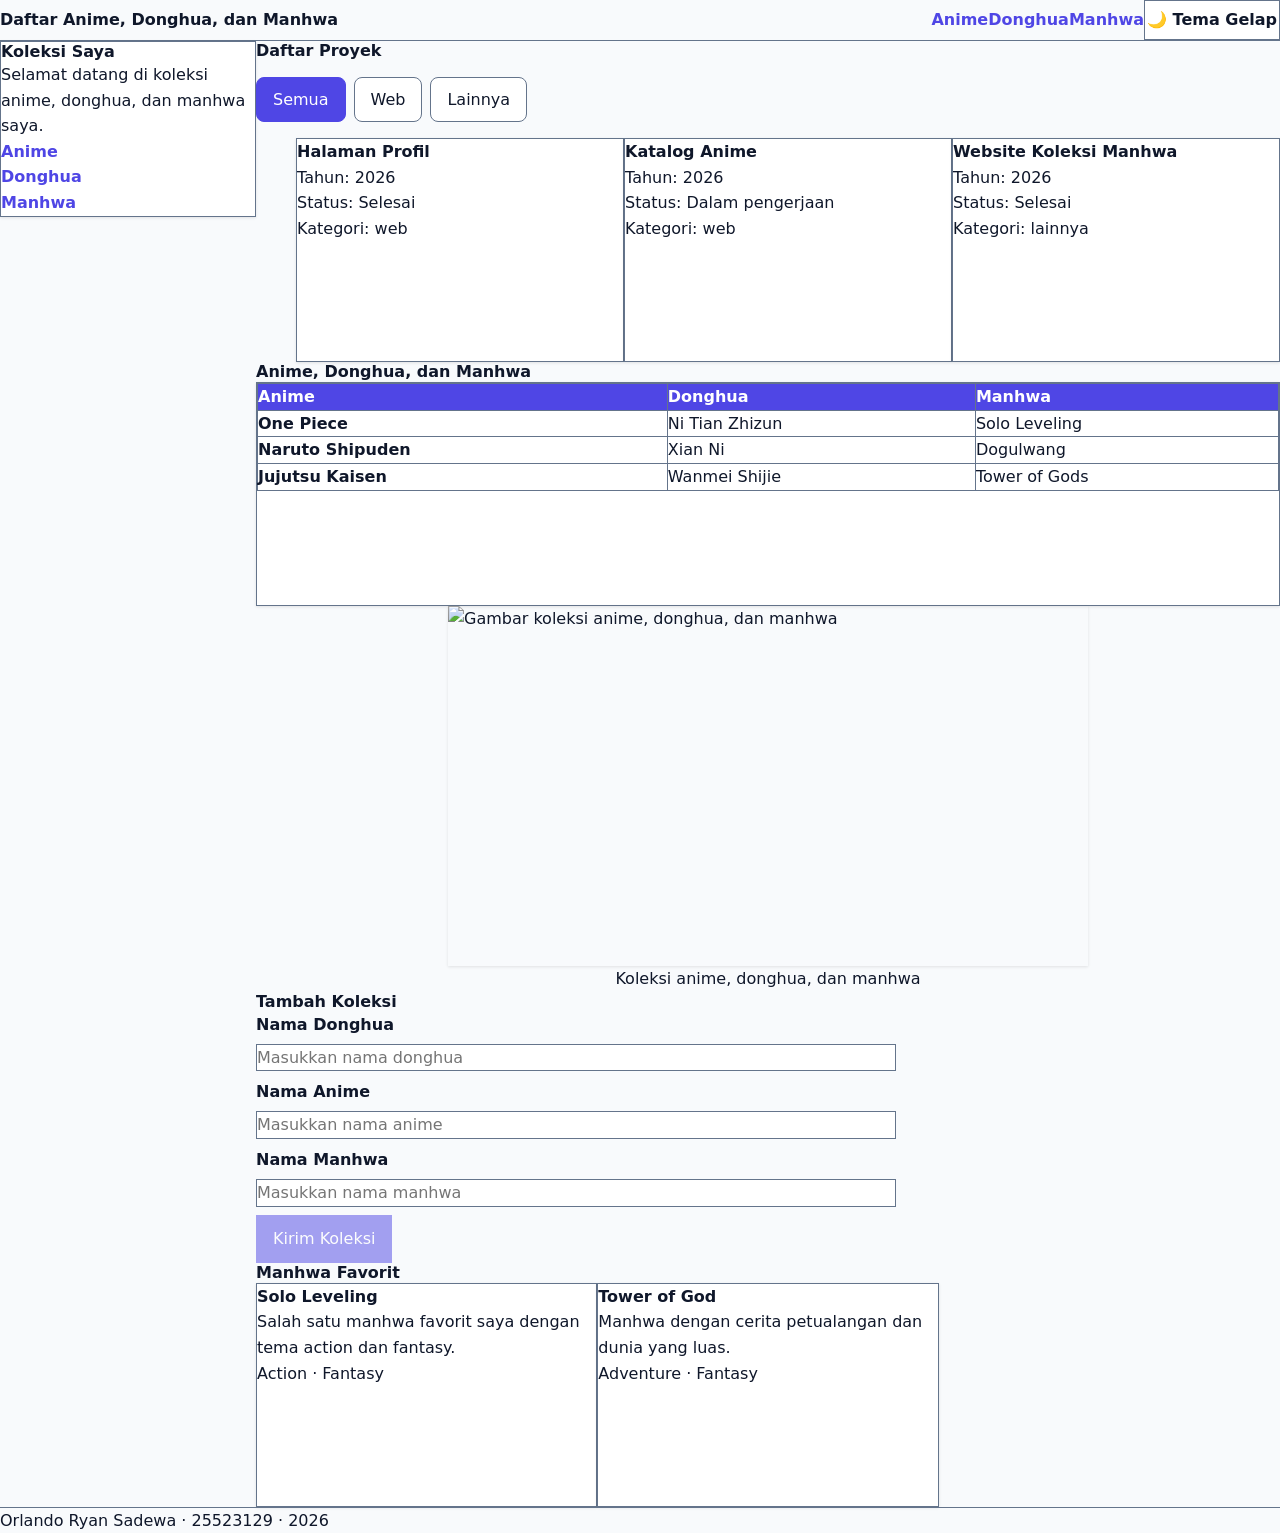
==== 10. Worksheet_PABW_Pertemuan10 - ID (revisi sinkron v2).docx/Profil.html @ 00f09ea6 "Create 1" ====
<!DOCTYPE html>
<html lang="id">

<head>
    <meta charset="utf-8">
    <meta name="viewport" content="width=device-width, initial-scale=1.0">

    <title>Animation</title>

    <link rel="icon" type="image/x-icon"
        href="[data-uri]">

    <link rel="stylesheet" href="tokens.css">
    <link rel="stylesheet" href="base.css">
    <link rel="stylesheet" href="layout.css">
    <link rel="stylesheet" href="komponen.css">
    <link rel="stylesheet" href="tema.css">
    <link rel="stylesheet" href="responsif.css">
</head>

<body>
    <div class="page">

        <header>
            <div class="navbar">
                <div class="brand">
                    <h1>Daftar Anime, Donghua, dan Manhwa</h1>
                </div>

                <nav aria-label="Navigasi utama">
                    <ul>
                        <li><a href="#Anime">Anime</a></li>
                        <li><a href="#Donghua">Donghua</a></li>
                        <li><a href="#Manhwa">Manhwa</a></li>
                    </ul>
                </nav>

                <div class="tema-pengatur">
                    <input type="checkbox" id="tema" class="pengalih-tema">
                    <label for="tema" class="tombol-tema"></label>
                </div>
            </div>
        </header>

        <main class="isi">
            <aside class="sisi">
                <div class="kartu">
                    <h2>Koleksi Saya</h2>

                    <p>
                        Selamat datang di koleksi anime,
                        donghua, dan manhwa saya.
                    </p>

                    <nav aria-label="Menu koleksi">
                        <ul>
                            <li><a href="#Anime">Anime</a></li>
                            <li><a href="#Donghua">Donghua</a></li>
                            <li><a href="#Manhwa">Manhwa</a></li>
                        </ul>
                    </nav>
                </div>
            </aside>

            <div class="utama">       
                <section id="Proyek">
                    <h2>Daftar Proyek</h2>

                    <div id="filter" class="baris-filter">
                        <button type="button" data-kategori="semua">Semua</button>
                        <button type="button" data-kategori="web">Web</button>
                        <button type="button" data-kategori="lainnya">Lainnya</button>
                    </div>

                    <ul id="daftar" class="galeri"></ul>

                    <p id="kosong" hidden>
                        Tidak ada proyek yang sesuai dengan kategori ini.
                    </p>
                </section>

                <section id="Anime">
                    <h2>Anime, Donghua, dan Manhwa</h2>

                    <div class="galeri">
                        <div class="kartu">
                            <div class="table-wrap">
                                <table>
                                    <thead>
                                        <tr>
                                            <th scope="col">Anime</th>
                                            <th scope="col">Donghua</th>
                                            <th scope="col">Manhwa</th>
                                        </tr>
                                    </thead>

                                    <tbody>
                                        <tr>
                                            <th scope="row">One Piece</th>
                                            <td>Ni Tian Zhizun</td>
                                            <td>Solo Leveling</td>
                                        </tr>

                                        <tr>
                                            <th scope="row">Naruto Shipuden</th>
                                            <td>Xian Ni</td>
                                            <td>Dogulwang</td>
                                        </tr>

                                        <tr>
                                            <th scope="row">Jujutsu Kaisen</th>
                                            <td>Wanmei Shijie</td>
                                            <td>Tower of Gods</td>
                                        </tr>
                                    </tbody>
                                </table>
                            </div>
                        </div>
                    </div>

                    <figure>
                        <img
                            src="https://encrypted-tbn0.gstatic.com/images?q=tbn:ANd9GcTseeq3hq7Z1BBo1a2oKNkzll3rG-E-d_3prSPVHPg1eA&s=10"
                            alt="Gambar koleksi anime, donghua, dan manhwa"
                            width="640"
                            height="360"
                            loading="lazy">

                        <figcaption>
                            Koleksi anime, donghua, dan manhwa
                        </figcaption>
                    </figure>
                </section>

                
                <section id="TambahKoleksi">
                    <h2>Tambah Koleksi</h2>

                    <form id="form-koleksi" action="/simpan" method="post">
                        <div class="field-form">
                            <label for="list-donghua">Nama Donghua</label>
                            <input
                                type="text"
                                id="list-donghua"
                                name="donghua"
                                placeholder="Masukkan nama donghua"
                                aria-describedby="error-donghua"
                            />
                            <p id="error-donghua" class="pesan-error" hidden></p>
                        </div>

                        <div class="field-form">
                            <label for="list-anime">Nama Anime</label>
                            <input
                                type="text"
                                id="list-anime"
                                name="anime"
                                placeholder="Masukkan nama anime"
                                aria-describedby="error-anime"
                            />
                            <p id="error-anime" class="pesan-error" hidden></p>
                        </div>

                        <div class="field-form">
                            <label for="list-manhwa">Nama Manhwa</label>
                            <input
                                type="text"
                                id="list-manhwa"
                                name="manhwa"
                                placeholder="Masukkan nama manhwa"
                                aria-describedby="error-manhwa"
                            />
                            <p id="error-manhwa" class="pesan-error" hidden></p>
                        </div>

                        <button type="submit" id="btn-kirim" disabled>
                            Kirim Koleksi
                        </button>
                    </form>
                </section>


                <section id="Manhwa">
                    <h2>Manhwa Favorit</h2>

                    <div class="galeri">
                        <article class="kartu">
                            <h3>Solo Leveling</h3>

                            <p>
                                Salah satu manhwa favorit saya
                                dengan tema action dan fantasy.
                            </p>

                            <div class="kartu__kaki">
                                <span>Action · Fantasy</span>
                            </div>
                        </article>

                        <article class="kartu">
                            <h3>Tower of God</h3>

                            <p>
                                Manhwa dengan cerita petualangan
                                dan dunia yang luas.
                            </p>

                            <div class="kartu__kaki">
                                <span>Adventure · Fantasy</span>
                            </div>
                        </article>
                    </div>
                </section>
            </div>
        </main>

        <footer>
            <p>Orlando Ryan Sadewa · 25523129 · 2026</p>
        </footer>

    </div>
    <script type="module" src="js/app.js"></script>
    <script type="module" src="js/dom.js"></script>
</body>

</html>
---- 10. Worksheet_PABW_Pertemuan10 - ID (revisi sinkron v2).docx/base.css ----
*,
*::before {
    box-sizing: border-box;
}

* {
    margin: 0;
}

html {
    font-size: 100%;
}

body {
    font-family:
        system-ui,
        "Segoe UI",
        Roboto,
        sans-serif;

    font-size: var(--text-md);
    line-height: 1.6;
    color: var(--color-fg);
    background: var(--color-bg);
    padding: var(--space-4);
}

h1 {
    font-size: var(--text-3xl);
    line-height: 1.15;
}

h2 {
    font-size: var(--text-xl);
    line-height: 1.25;
}

h3 {
    font-size: var(--text-md);
}

main p {
    max-width: 60ch;
}

img {
    max-width: 100%;
    height: auto;
    display: block;
}

a {
    color: var(--color-primary);
}
---- 10. Worksheet_PABW_Pertemuan10 - ID (revisi sinkron v2).docx/layout.css ----
.page {
    display: grid;
    grid-template-rows: auto 1fr auto;
    min-height: 100vh;
    min-height: 100dvh;
}

header {
    padding-block: var(--space-4);
    border-bottom: 1px solid var(--color-border);
}

.navbar {
    display: flex;
    align-items: center;
    gap: var(--space-4);
    flex-wrap: wrap;
}

.navbar nav {
    margin-left: auto;
}

nav ul {
    display: flex;
    gap: var(--space-4);
    list-style: none;
    padding: 0;
    margin: 0;
    flex-wrap: wrap;
}

nav a {
    color: var(--color-primary);
    text-decoration: none;
    font-weight: 600;
}

nav a:hover {
    text-decoration: underline;
}

.tema-pengatur {
    display: flex;
    align-items: center;
}

.isi {
    display: grid;
    grid-template-columns: minmax(12rem, 16rem) minmax(0, 1fr);
    grid-template-areas: "sisi utama";
    align-items: start;
    gap: var(--space-6);
    padding-block: var(--space-6);
    min-width: 0;
}

.sisi {
    grid-area: sisi;
    min-width: 0;
}

.utama {
    grid-area: utama;
    display: flex;
    flex-direction: column;
    gap: var(--section-gap);
    min-width: 0;
}

.utama section {
    min-width: 0;
    scroll-margin-top: 1rem;
}

.sisi .kartu {
    display: flex;
    flex-direction: column;
    gap: var(--space-3);
    background: var(--color-surface);
    border: 1px solid var(--color-border);
    border-radius: var(--radius-md);
    box-shadow: var(--shadow-1);
    padding: var(--card-pad);
}

.sisi nav ul {
    display: flex;
    flex-direction: column;
    gap: var(--space-2);
}

footer {
    padding-block: var(--space-4);
    border-top: 1px solid var(--color-border);
    color: var(--color-fg);
    font-size: var(--text-sm);
}

@media (max-width: 760px) {
    .isi {
        grid-template-columns: minmax(0, 1fr);
        grid-template-areas:
            "sisi"
            "utama";
    }

    .navbar nav {
        margin-left: 0;
    }

    .sisi nav ul {
        flex-direction: row;
        flex-wrap: wrap;
    }
}
---- 10. Worksheet_PABW_Pertemuan10 - ID (revisi sinkron v2).docx/komponen.css ----
.galeri {
    display: grid;
    grid-template-columns: repeat(auto-fit, minmax(min(100%, 16rem), 1fr));
    gap: var(--space-4);
    min-width: 0;
}

.galeri .kartu {
    display: grid;
    align-content: start;
    min-height: 14rem;
    min-width: 0;
    gap: var(--space-3);
    background: var(--color-surface);
    border: 1px solid var(--color-border);
    border-radius: var(--radius-md);
    box-shadow: var(--shadow-1);
    padding: var(--card-pad);
}

.kartu__kaki {
    display: flex;
    align-items: center;
    justify-content: space-between;
    gap: var(--space-2);
    flex-wrap: wrap;
}

.kartu__isi {
    min-width: 0;
}

.kartu__judul {
    overflow-wrap: anywhere;
}

.table-wrap {
    overflow-x: auto;
    min-width: 0;
}

table {
    width: 100%;
    border-collapse: collapse;
    min-width: 0;
}

caption {
    font-size: var(--text-xl);
    font-weight: 600;
    margin-bottom: var(--space-3);
    text-align: left;
}

th,
td {
    padding: var(--space-3);
    border: 1px solid var(--color-border);
    text-align: left;
    overflow-wrap: anywhere;
}

thead {
    background: var(--color-primary);
    color: var(--color-surface);
}

figure {
    display: flex;
    flex-direction: column;
    gap: var(--space-2);
    align-items: center;
    min-width: 0;
}

figure img {
    display: block;
    max-width: 100%;
    height: auto;
    border-radius: var(--radius-md);
    box-shadow: var(--shadow-1);
}

figcaption {
    font-size: var(--text-sm);
    text-align: center;
}

form {
    display: flex;
    flex-direction: column;
    gap: var(--space-4);
    width: 100%;
    max-width: 40rem;
    min-width: 0;
}

.form-kolom,
.field-form {
    display: flex;
    flex-direction: column;
    gap: var(--space-2);
    min-width: 0;
}

label {
    font-size: var(--text-sm);
    font-weight: 600;
}

input,
select,
textarea {
    box-sizing: border-box;
    width: 100%;
    max-width: 100%;
    padding: var(--space-2) var(--space-3);
    border: 1px solid var(--color-border);
    border-radius: var(--radius-md);
    background: var(--color-surface);
    color: var(--color-fg);
    font: inherit;
}

input:user-invalid {
    border-color: var(--color-danger);
    border-width: 2px;
}

:focus-visible {
    outline: 2px solid var(--color-focus);
    outline-offset: 2px;
}

button {
    box-sizing: border-box;
    width: fit-content;
    max-width: 100%;
    padding: var(--space-2) var(--space-4);
    border: 1px solid transparent;
    border-radius: var(--radius-md);
    background: var(--color-primary);
    color: #FFFFFF;
    font: inherit;
    cursor: pointer;
}

button:hover {
    opacity: 0.9;
}

button:disabled {
    opacity: 0.5;
    cursor: not-allowed;
}

.baris-filter {
    display: flex;
    flex-wrap: wrap;
    gap: 0.5rem;
    margin: 1rem 0;
}

.baris-filter button {
    padding: 0.55rem 1rem;
    border: 1px solid var(--color-border);
    border-radius: 0.5rem;
    background: var(--color-surface);
    color: var(--color-fg);
    cursor: pointer;
    transition: background-color 0.2s, color 0.2s;
}

.baris-filter button:hover,
.baris-filter button.aktif {
    background: var(--color-primary);
    color: #FFFFFF;
    border-color: var(--color-primary);
}

.field-form {
    margin-bottom: 0.5rem;
}

.field-form label {
    display: block;
    margin-bottom: 0.4rem;
}

.field-form input[aria-invalid="true"] {
    border: 2px solid var(--color-danger);
}

.pesan-error {
    margin: 0.35rem 0 0;
    color: var(--color-danger);
    font-size: var(--text-sm);
}

.pesan-error[hidden] {
    display: none;
}

#btn-kirim {
    align-self: flex-start;
    padding: 0.65rem 1rem;
    border: 1px solid var(--color-primary);
    border-radius: var(--radius-md);
    background: var(--color-primary);
    color: #FFFFFF;
    font: inherit;
}

#btn-kirim:disabled {
    opacity: 0.5;
    cursor: not-allowed;
}

#btn-kirim:not(:disabled) {
    cursor: pointer;
}
---- 10. Worksheet_PABW_Pertemuan10 - ID (revisi sinkron v2).docx/tema.css ----
:root {
    --color-bg: #F8FAFC;
    --color-fg: #0F172A;
    --color-surface: #FFFFFF;
    --color-border: #64748B;
    --color-primary: #4F46E5;
    --color-danger: #B00020;
    --color-focus: #6366F1;

    --shadow-1:
        0 1px 3px rgba(0, 0, 0, 0.10);
}

.pengalih-tema {
    position: absolute;
    width: 1px;
    height: 1px;
    opacity: 0;
}

.tombol-tema {
    display: inline-flex;
    align-items: center;
    justify-content: center;
    min-width: 8.5rem;
    min-height: 2.5rem;
    padding:
        var(--space-2)
        var(--space-3);

    border:
        1px solid var(--color-border);
        
    border-radius: var(--radius-full);
    background: var(--color-surface);
    color: var(--color-fg);
    cursor: pointer;
    font-size: var(--text-sm);
    font-weight: 600;
    white-space: nowrap;
}

#tema:not(:checked) + .tombol-tema {
    font-size: var(--text-sm);
}

#tema:not(:checked) + .tombol-tema::after {
    content: "🌙 Tema Gelap";
    font-size: var(--text-sm);
}

#tema:checked + .tombol-tema {
    font-size: var(--text-sm);
}

#tema:checked + .tombol-tema::after {
    content: "☀️ Tema Terang";
    font-size: var(--text-sm);
}

:root:has(#tema:checked) {
    --color-bg: #0F172A;
    --color-fg: #E2E8F0;
    --color-surface: #1E293B;
    --color-border: #64748B;
    --color-primary: #A5B4FC;
    --color-danger: #FF8A8A;
    --color-focus: #FFC000;

    --shadow-1:
        0 1px 3px rgba(0, 0, 0, 0.45);
}

.tombol-tema:hover {
    opacity: 0.85;
}
---- 10. Worksheet_PABW_Pertemuan10 - ID (revisi sinkron v2).docx/responsif.css ----
p {
    font-size: 1rem;
    line-height: 1.6;
}

img {
    max-width: 100%;
    height: auto;
}


@media (min-width: 48rem) {

    .galeri {
        grid-template-columns:
            repeat(2, minmax(0, 1fr));
    }

    #Anime .galeri .kartu {
        grid-column: 1 / -1;
    }
}

@media (min-width: 60rem) {

    .isi {
        grid-template-columns:
            minmax(12rem, 16rem)
            minmax(0, 1fr);

        grid-template-areas:
            "sisi utama";
    }

    .galeri {
        grid-template-columns:
            repeat(3, minmax(0, 1fr));
    }

    #Anime .galeri .kartu {
        grid-column: 1 / -1;
    }
}
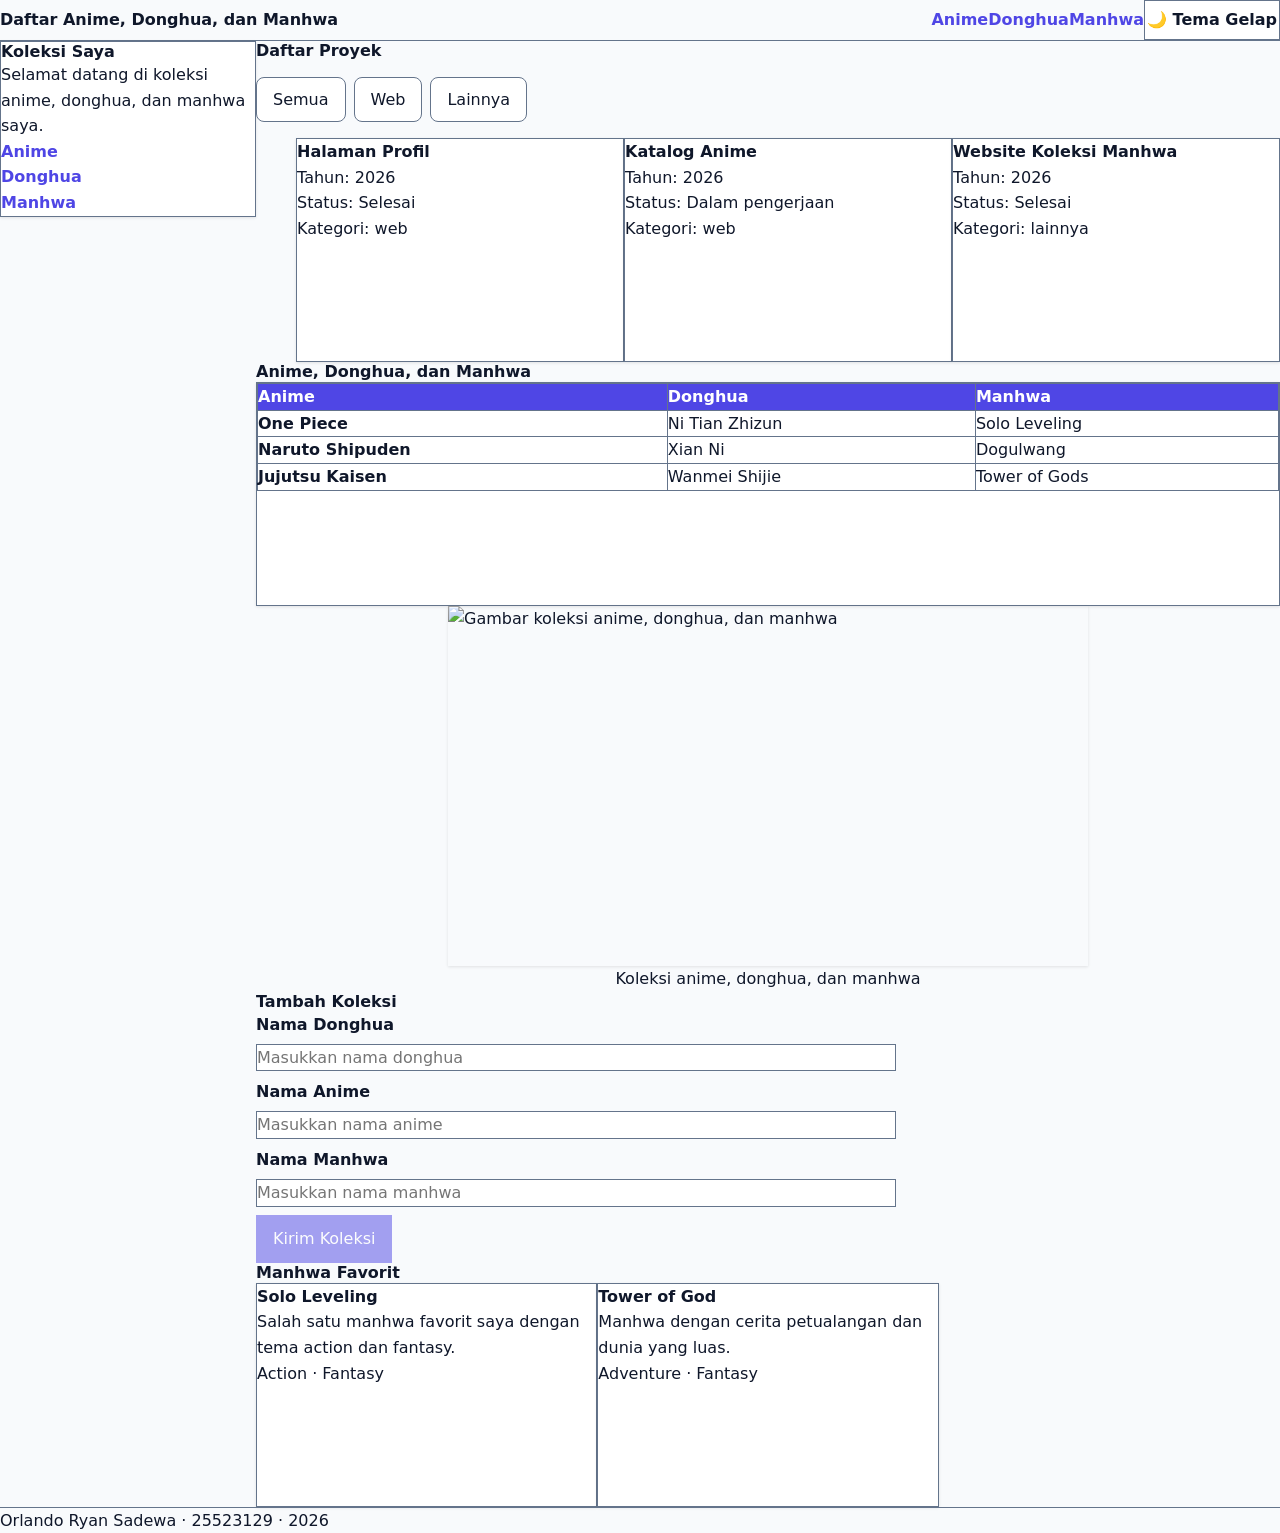
==== commit 9eb138c6: "." ====
--- a/10. Worksheet_PABW_Pertemuan10 - ID (revisi sinkron v2).docx/Profil.html
+++ b/10. Worksheet_PABW_Pertemuan10 - ID (revisi sinkron v2).docx/Profil.html
@@ -72,11 +72,10 @@
                         <button type="button" data-kategori="lainnya">Lainnya</button>
                     </div>
 
+                    <p id="muat" hidden>Memuat data...</p>
                     <ul id="daftar" class="galeri"></ul>
-
-                    <p id="kosong" hidden>
-                        Tidak ada proyek yang sesuai dengan kategori ini.
-                    </p>
+                    <p id="kosong" hidden>Belum ada data.</p>
+                    <p id="galat" hidden></p>
                 </section>
 
                 <section id="Anime">
@@ -219,8 +218,7 @@
         </footer>
 
     </div>
-    <script type="module" src="js/app.js"></script>
-    <script type="module" src="js/dom.js"></script>
+    <script type="module" src="./js/app.js"></script>
 </body>
 
 </html>
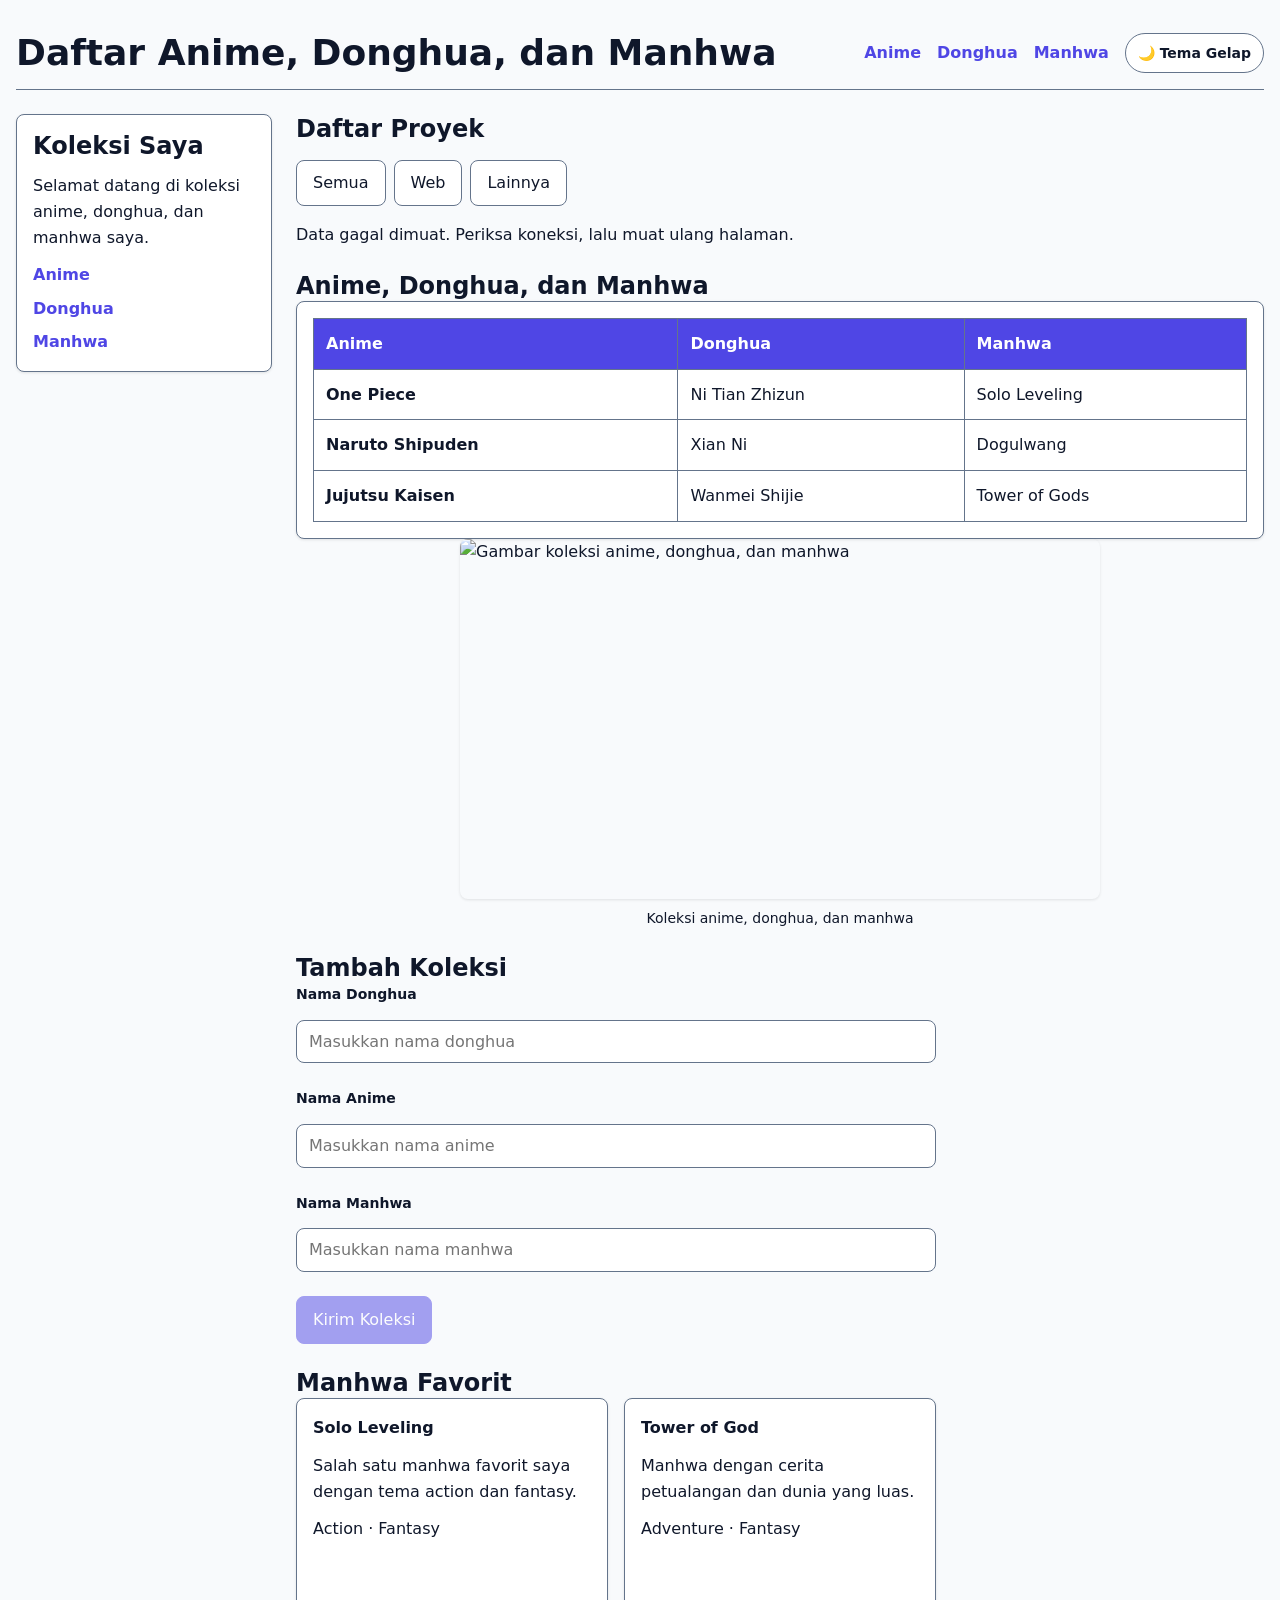
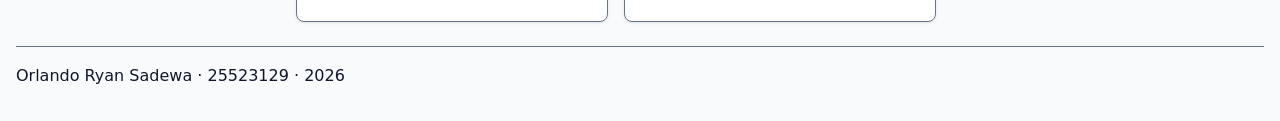
==== commit 73b8737a: "Memperbaiki galat-token.css" ====
--- a/10. Worksheet_PABW_Pertemuan10 - ID (revisi sinkron v2).docx/Profil.html
+++ b/10. Worksheet_PABW_Pertemuan10 - ID (revisi sinkron v2).docx/Profil.html
@@ -10,12 +10,12 @@
     <link rel="icon" type="image/x-icon"
         href="[data-uri]">
 
-    <link rel="stylesheet" href="tokens.css">
-    <link rel="stylesheet" href="base.css">
-    <link rel="stylesheet" href="layout.css">
-    <link rel="stylesheet" href="komponen.css">
-    <link rel="stylesheet" href="tema.css">
-    <link rel="stylesheet" href="responsif.css">
+    <link rel="stylesheet" href="./token.css">
+    <link rel="stylesheet" href="./base.css">
+    <link rel="stylesheet" href="./layout.css">
+    <link rel="stylesheet" href="./komponen.css">
+    <link rel="stylesheet" href="./tema.css">
+    <link rel="stylesheet" href="./responsif.css">
 </head>
 
 <body>
--- a/10. Worksheet_PABW_Pertemuan10 - ID (revisi sinkron v2).docx/token.css
+++ b/10. Worksheet_PABW_Pertemuan10 - ID (revisi sinkron v2).docx/token.css
@@ -0,0 +1,41 @@
+:root {
+    --blue-700: #4F46E5;
+    --blue-500: #6366F1;
+
+    --purple-700: #7C3AED;
+
+    --gray-50: #F8FAFC;
+    --gray-100: #F1F5F9;
+    --gray-700: #334155;
+    --gray-900: #0F172A;
+
+    --space-1: 0.25rem;
+    --space-2: 0.5rem;
+    --space-3: 0.75rem;
+    --space-4: 1rem;
+    --space-6: 1.5rem;
+
+    --radius-md: 0.5rem;
+    --radius-full: 999px;
+
+    --shadow-1:
+        0 1px 3px rgba(0, 0, 0, 0.10);
+
+    --text-sm: 0.875rem;
+    --text-md: 1rem;
+    --text-xl: 1.5rem;
+    --text-3xl: 2.25rem;
+}
+
+:root {
+
+    --color-bg: var(--gray-50);
+    --color-fg: var(--gray-900);
+    --color-surface: #FFFFFF;
+    --color-border: #64748B;
+    --color-primary: var(--blue-700);
+    --color-danger: #B00020;
+    --color-focus: var(--blue-500);
+    --card-pad: var(--space-4);
+    --section-gap: var(--space-6);
+}
